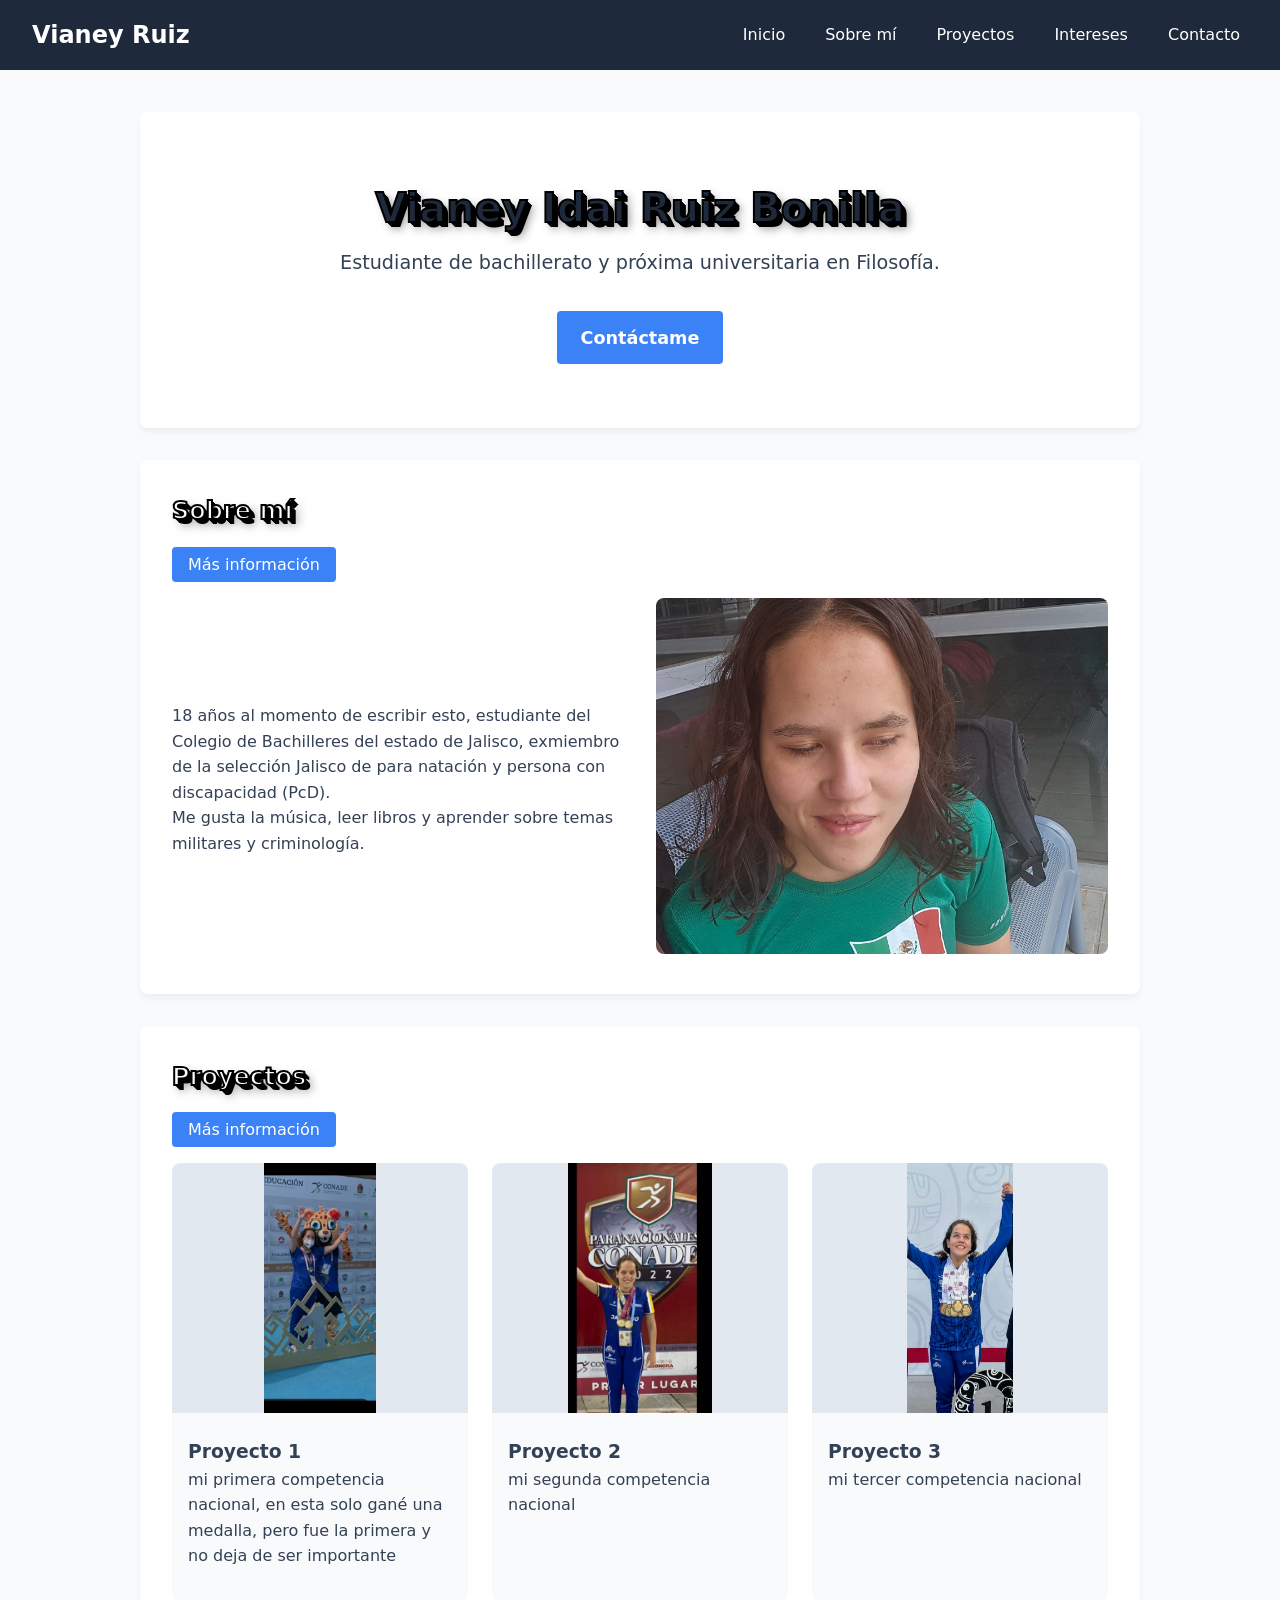
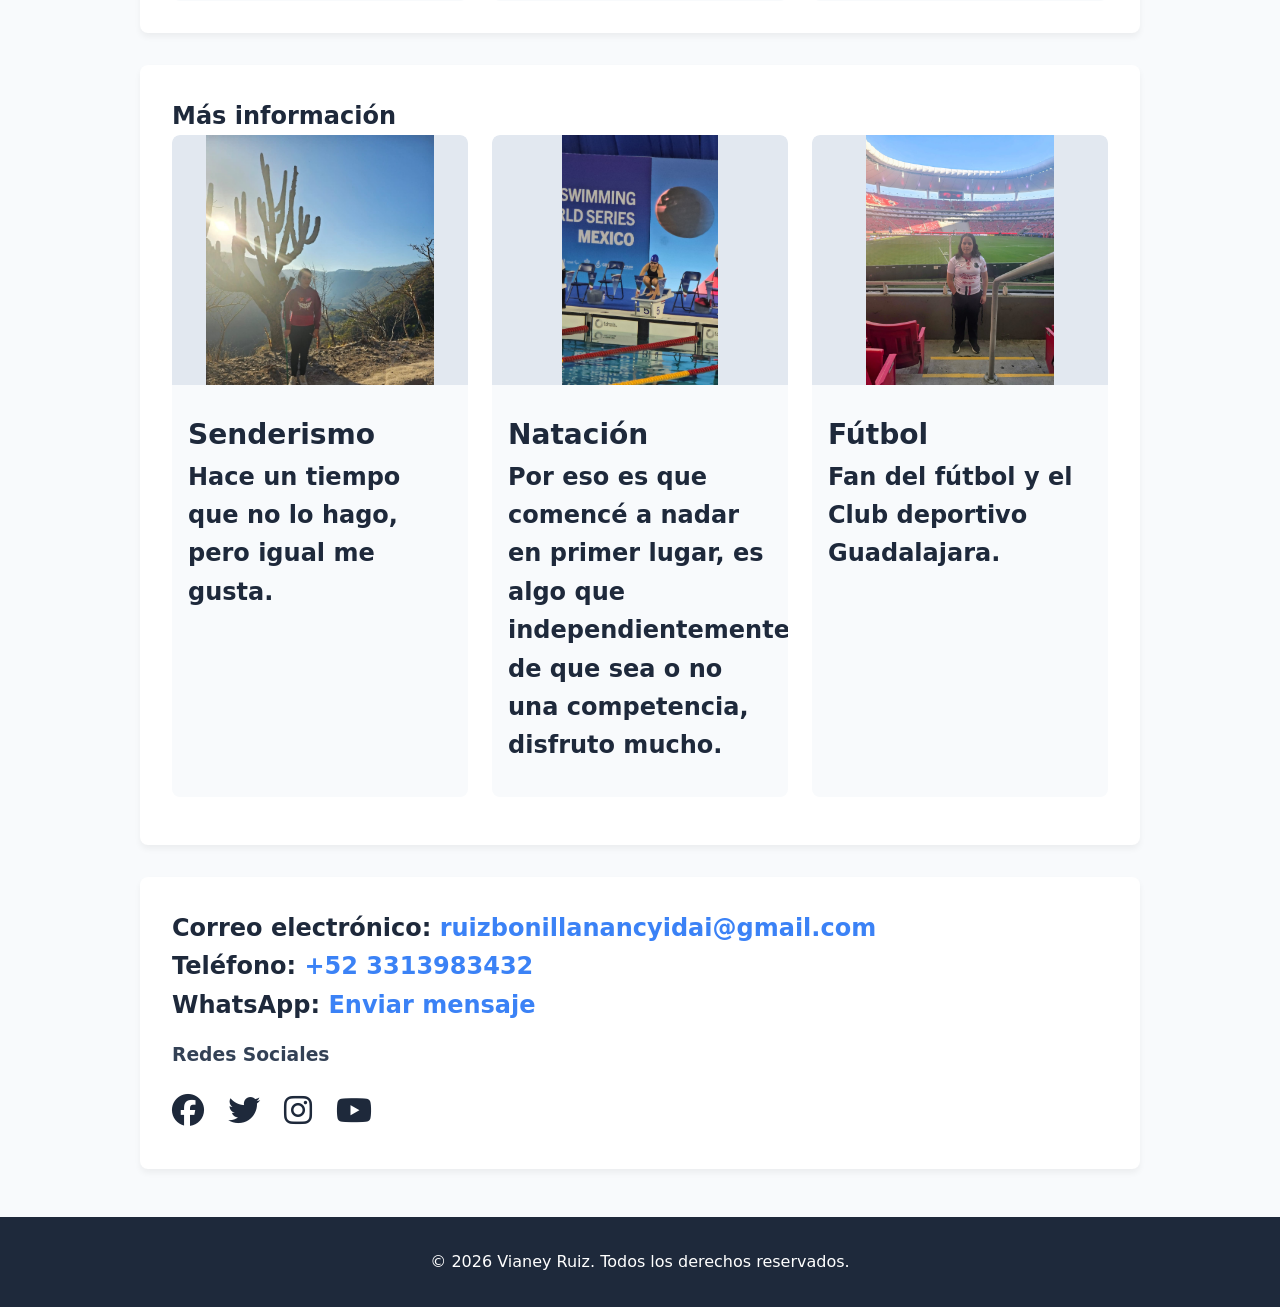
==== index.html @ 0c0ac4a4 "Update and rename ndex.html.html to index.html" ====
<!DOCTYPE html>
<html lang="es">
<head>
    <meta charset="UTF-8">
    <meta name="viewport" content="width=device-width, initial-scale=1.0">
    <title>Vianey Ruiz  </title>
    <!-- Enlace a la librería de íconos Font Awesome -->
    <link rel="stylesheet" href="https://cdnjs.cloudflare.com/ajax/libs/font-awesome/6.4.0/css/all.min.css">
    <link rel="stylesheet" href="style.css">
</head>
<body>

    <!-- Header y Navegación -->
    <header class="main-header">
        <div class="logo">Vianey Ruiz</div>
        <nav class="main-nav">
            <ul>
                <li><a href="#inicio">Inicio</a></li>
                <li><a href="#sobre-mi">Sobre mí</a></li>
                <li><a href="#proyectos">Proyectos</a></li>
                <li><a href="#intereses">Intereses</a></li>
                <li><a href="#contacto">Contacto</a></li>
            </ul>
        </nav>
    </header>

    <main>
        <!-- Sección Inicio -->
        <section id="inicio" class="hero-section">
            <div class="hero-content">
                <h1 class="texto-3d">Vianey Idai Ruiz Bonilla</h1>
                <p>Estudiante de bachillerato y próxima universitaria en Filosofía.</p>
                <a href="#contacto" class="btn-primary">Contáctame</a>
            </div>
        </section>
        <!-- Sección Sobre mí -->
        <section id="sobre-mi" class="section-container">
            <h2  class="texto-3d">Sobre mí</h2>
            <button class="toggle-btn" aria-expanded="false" aria-controls="content-sobre-mi">Más información</button>
            
            <div id="content-sobre-mi" class="content-hidden flex-container">
                <div class="text-half">
                    <p>18 años al momento de escribir esto, estudiante del Colegio de Bachilleres del estado de Jalisco, exmiembro de la selección Jalisco de para natación y persona con discapacidad (PcD).</p>
                    <p>Me gusta la música, leer libros y aprender sobre temas militares y criminología.</p>
                </div>
                <div class="image-half">
                    <img src="Imagen sobre mí.jpeg" alt="Fotografía de Vianey con una camisa de México">
                </div>
            </div>
        </section>

        <!-- Sección Proyectos -->
        <section id="proyectos" class="section-container">
            <h2  class="texto-3d">Proyectos</h2>
            <button class="toggle-btn" aria-expanded="false" aria-controls="content-proyectos">Más información</button>

            <div id="content-proyectos" class="content-hidden gallery-grid">
                <!-- Proyecto 1 -->
                <div class="card">
                    <div class="img-container">
                        <img src="Proyecto uno.jpeg" alt="Fotografía de Vianey en podio con una medalla colgada al cuello, a su lado una botarga de un jaguar">
                        <div class="title-overlay">Paranacionales conade 2021</div>
                    </div>
                    <div class="card-info">
                        <h3>Proyecto 1</h3>
                        <p class="desc-text">mi primera competencia nacional, en esta solo gané una medalla, pero fue la primera y no deja de ser importante</p>
                        <button class="toggle-btn-small">Ver más</button>
                    </div>
                </div>
                
                <!-- Proyecto 2 -->
                <div class="card">
                    <div class="img-container">
                        <img src="Proyecto dos.jpeg" alt="Vianey en podio, tras ella se puede ver el escudo de PARANACIONALES CONADE 2022">
                        <div class="title-overlay">Paranacionales conade 2022</div>
                    </div>
                    <div class="card-info">
                        <h3>Proyecto 2</h3>
                        <p class="desc-text">mi segunda competencia nacional</p>                        
                                            <button class="toggle-btn-small">Ver más</button>
                    </div>
                </div>

                <!-- Proyecto 3 -->
                <div class="card">
                    <div class="img-container">
                        <img src="Proyecto tres.jpeg" alt="Vianey en podio, sus brazos están levantados por encima de su cabeza en forma de "V", las manos tomadas o unidas con las de otra persona">
                        <div class="title-overlay">Paranacionales conade 2023</div>
                    </div>
                    <div class="card-info">
                        <h3>Proyecto 3</h3>
                        <p class="desc-text">mi tercer competencia nacional</p>
                        <button class="toggle-btn-small">Ver más</button>
                    </div>
                </div>
            </div>
        </section>

        <!-- Sección Intereses -->
        <section id="intereses" class="section-container">
            <h2 class="texto-3d>Mis intereses</h2>
            <button class="toggle-btn" aria-expanded="false" aria-controls="content-intereses">Más información</button>

            <div id="content-intereses" class="content-hidden gallery-grid">
                <!-- Pasatiempo 1 -->
                <div class="card">
                    <img src="Hobby uno.jpeg" alt="Fotografía de Vianey parada en un paisaje árido, al lado de ella un cactus">
                    <div class="card-info">
                        <h3>Senderismo</h3>
                        <p class="desc-text">Hace un tiempo que no lo hago, pero igual me gusta.</p>
                        <button class="toggle-btn-small">Ver más</button>
                    </div>
                </div>

                <!-- Pasatiempo 2 -->
                <div class="card">
                    <img src="Hobby dos.jpeg" alt="Vianey en el banquillo, en posición de salida">
                    <div class="card-info">
                        <h3>Natación</h3>
                        <p class="desc-text">Por eso es que comencé a nadar en primer lugar, es algo que independientemente de que sea o no una competencia, disfruto mucho.</p>
                        <button class="toggle-btn-small">Ver más</button>
                    </div>
                </div>

                <!-- Pasatiempo 3 -->
                <div class="card">
                    <img src="Hobby tres.jpeg" alt="Fotografía de Vianey parada frente a una barrera metálica, se ve un estadio de fútbol">
                    <div class="card-info">
                        <h3>Fútbol</h3>
                        <p class="desc-text">Fan del fútbol y el Club deportivo Guadalajara.</p>
                        <button class="toggle-btn-small">Ver más</button>
                    </div>
                </div>
            </div>
        </section>

        <!-- Sección Contacto -->
        <section id="contacto" class="section-container">
            <h2 class="texto-3d>Contacto</h2>
            <div class="contact-links">
                <p><strong>Correo electrónico:</strong> <a href="mailto:ruizbonillanancyidai@gmail.com">ruizbonillanancyidai@gmail.com</a></p>
                <p><strong>Teléfono:</strong> <a href="tel:+523313983432">+52 3313983432</a></p>
                <p><strong>WhatsApp:</strong> <a href="https://wa.me/+523313983432" target="_blank" rel="noopener noreferrer">Enviar mensaje</a></p>
                
                <h3>Redes Sociales</h3>
                <ul class="social-list">
                    <li><a href="https://www.facebook.com/profile.php?id=100072740932085" target="_blank" aria-label="Facebook"><i class="fab fa-facebook"></i></a></li>
                    <li><a href="https://x.com/crack17000" target="_blank" aria-label="Twitter"><i class="fab fa-twitter"></i></a></li>
                    <li><a href="https://www.instagram.com/vianey_fantasmaa/" target="_blank" aria-label="Instagram"><i class="fab fa-instagram"></i></a></li>
                    <li><a href="https://www.youtube.com/@rb-l7n" target="_blank" aria-label="YouTube"><i class="fab fa-youtube"></i></a></li>
                </ul>
            </div>
        </section>
    </main>

    <!-- Pie de página con derechos reservados -->
    <footer class="main-footer">
        <p>&copy; 2026 Vianey Ruiz. Todos los derechos reservados.</p>
    </footer>

    <script src="script.js"></script>
</body>
</html>
---- style.css ----
/* Variables de color dinámicas */
:root {
    --primary-color: #1e293b; /* Azul marino oscuro */
    --accent-color: #3b82f6; /* Azul vibrante */
    --bg-color: #f8fafc; /* Gris muy claro */
    --text-color: #334155;
    --white: #ffffff;
}

* {
    box-sizing: border-box;
    margin: 0;
    padding: 0;
    font-family: 'Segoe UI', system-ui, sans-serif;
}

body {
    background-color: var(--bg-color);
    color: var(--text-color);
    line-height: 1.6;
    padding-top: 80px; /* Espacio para el header fijo */
}

/* Header fijo */
.main-header {
    position: fixed;
    top: 0;
    left: 0;
    width: 100%;
    background-color: var(--primary-color);
    color: var(--white);
    display: flex;
    justify-content: space-between;
    align-items: center;
    padding: 1rem 2rem;
    z-index: 1000;
}

.main-header .logo {
    font-size: 1.5rem;
    font-weight: bold;
}

.main-nav ul {
    list-style: none;
    display: flex;
    gap: 1.5rem;
}

.main-nav a {
    color: var(--white);
    text-decoration: none;
    font-weight: 500;
    padding: 0.5rem;
}

.main-nav a:hover, .main-nav a:focus {
    color: var(--accent-color);
}

/* Secciones generales */
.section-container {
    max-width: 1000px;
    margin: 2rem auto;
    padding: 2rem;
    background-color: var(--white);
    border-radius: 8px;
    box-shadow: 0 4px 6px rgba(0,0,0,0.05);
}

h2 {
    color: var(--primary-color);
    margin-bottom: 1rem;
}

/* Botones */
button {
    background-color: var(--accent-color);
    color: var(--white);
    border: none;
    padding: 0.5rem 1rem;
    border-radius: 4px;
    cursor: pointer;
    font-size: 1rem;
    margin-bottom: 1rem;
}

button:hover, button:focus {
    background-color: #2563eb;
    outline: 2px solid var(--primary-color);
}

/* Ocultar contenido dinámicamente */
.content-hidden {
    display: none;
}

.content-visible {
    display: block;
}

/* Flex para la sección Sobre mí */
.flex-container {
    display: flex;
    gap: 2rem;
    align-items: center;
}

.text-half, .image-half {
    flex: 1;
}

.image-half img {
    width: 100%;
    border-radius: 8px;
}

/* Cuadrícula para Proyectos e Intereses */
.gallery-grid {
    display: grid;
    grid-template-columns: repeat(auto-fit, minmax(280px, 1fr));
    gap: 1.5rem;
}

.card {
    background: var(--bg-color);
    border-radius: 8px;
    overflow: hidden;
    padding-bottom: 1rem;
}

.card img {
    width: 100%;
    height: 250px; /* Aumentamos un poco la altura */
    object-fit: contain; /* Esto evita cualquier recorte */
    background-color: #e2e8f0; /* Fondo gris claro para los espacios vacíos */
    border-radius: 8px 8px 0 0;
}

.card-info {
    padding: 1rem;
}

/* Efecto Hover / Zoom en imágenes de proyectos */
.img-container {
    position: relative;
    overflow: hidden; /* Esto asegura que el zoom no se salga del borde */
}

.img-container img {
    transition: transform 0.4s ease;
}

.title-overlay {
    position: absolute;
    top: 50%;
    left: 50%;
    transform: translate(-50%, -50%);
    background-color: rgba(30, 41, 59, 0.85);
    color: white;
    padding: 0.5rem 1rem;
    font-weight: bold;
    border-radius: 4px;
    opacity: 0;
    transition: opacity 0.4s ease;
    text-align: center;
    width: 80%;
}

.img-container:hover img, .img-container:focus-within img {
    transform: scale(1.15); /* Este es el zoom */
}

.img-container:hover .title-overlay, .img-container:focus-within .title-overlay {
    opacity: 1;
}

/* Enlaces */
a {
    color: var(--accent-color);
    text-decoration: none;
}
a:hover, a:focus {
    text-decoration: underline;
}

/* Estilos para los íconos de Redes Sociales */
.social-list {
    list-style: none;
    display: flex;
    gap: 1.5rem;
    margin-top: 1rem;
}

.social-list a {
    font-size: 2rem; /* Tamaño de los íconos */
    color: var(--primary-color);
    transition: color 0.3s ease;
}

.social-list a:hover, .social-list a:focus {
    color: var(--accent-color);
}

/* Estilos para el Footer (Derechos reservados) */
.main-footer {
    text-align: center;
    padding: 2rem;
    background-color: var(--primary-color);
    color: var(--white);
    margin-top: 3rem;
}

/* Responsive (Celulares) */
@media (max-width: 768px) {
    .main-header {
        flex-direction: column;
        padding: 1rem;
    }
    
    .main-nav ul {
        flex-direction: column;
        align-items: center;
        gap: 0.5rem;
        margin-top: 1rem;
    }

    body {
        padding-top: 140px;
    }

    .flex-container {
        flex-direction: column;
    }

    /* Ocultar textos en móvil y mostrar botón Ver más */
    .desc-text {
        display: none;
    }
    
    .desc-text.show {
        display: block;
        margin-bottom: 1rem;
    }
}

/* En pantallas grandes ocultamos el botoncito de 'ver más' de las tarjetas para que el texto siempre se vea */
@media (min-width: 769px) {
    .toggle-btn-small {
        display: none;
    }
}    /* Estilos para la sección Inicio (Hero) */
.hero-section {
    text-align: center;
    padding: 4rem 2rem;
    background-color: var(--white);
    border-radius: 8px;
    box-shadow: 0 4px 6px rgba(0,0,0,0.05);
    max-width: 1000px;
    margin: 2rem auto;
}

.hero-section h1 {
    color: var(--primary-color);
    font-size: 2.5rem;
    margin-bottom: 0.5rem;
}

.hero-section p {
    font-size: 1.2rem;
    color: var(--text-color);
    margin-bottom: 2rem;
}

/* Estilo para el botón de Contáctame */
.btn-primary {
    display: inline-block;
    background-color: var(--accent-color);
    color: var(--white);
    padding: 0.8rem 1.5rem;
    border-radius: 4px;
    font-weight: bold;
    font-size: 1.1rem;
    transition: background-color 0.3s ease;
}

.btn-primary:hover, .btn-primary:focus {
    background-color: #2563eb;
    text-decoration: none;
    outline: 2px solid var(--primary-color);}
    .texto-3d {
    color: var(--white); /* 1. El color de relleno de la letra (Blanco) */
    
    /* 2. El borde de la letra (Negro de 2 pixeles) */
    -webkit-text-stroke: 2px #000000; 
    
    /* 3. La magia del 3D: múltiples sombras apiladas */
    text-shadow: 
        1px 1px 0 #000000,
        2px 2px 0 #000000,
        3px 3px 0 #000000,
        4px 4px 0 #000000,
        5px 5px 0 #000000,
        6px 6px 10px rgba(0, 0, 0, 0.5); /* Sombra difuminada al final para más realismo */
}
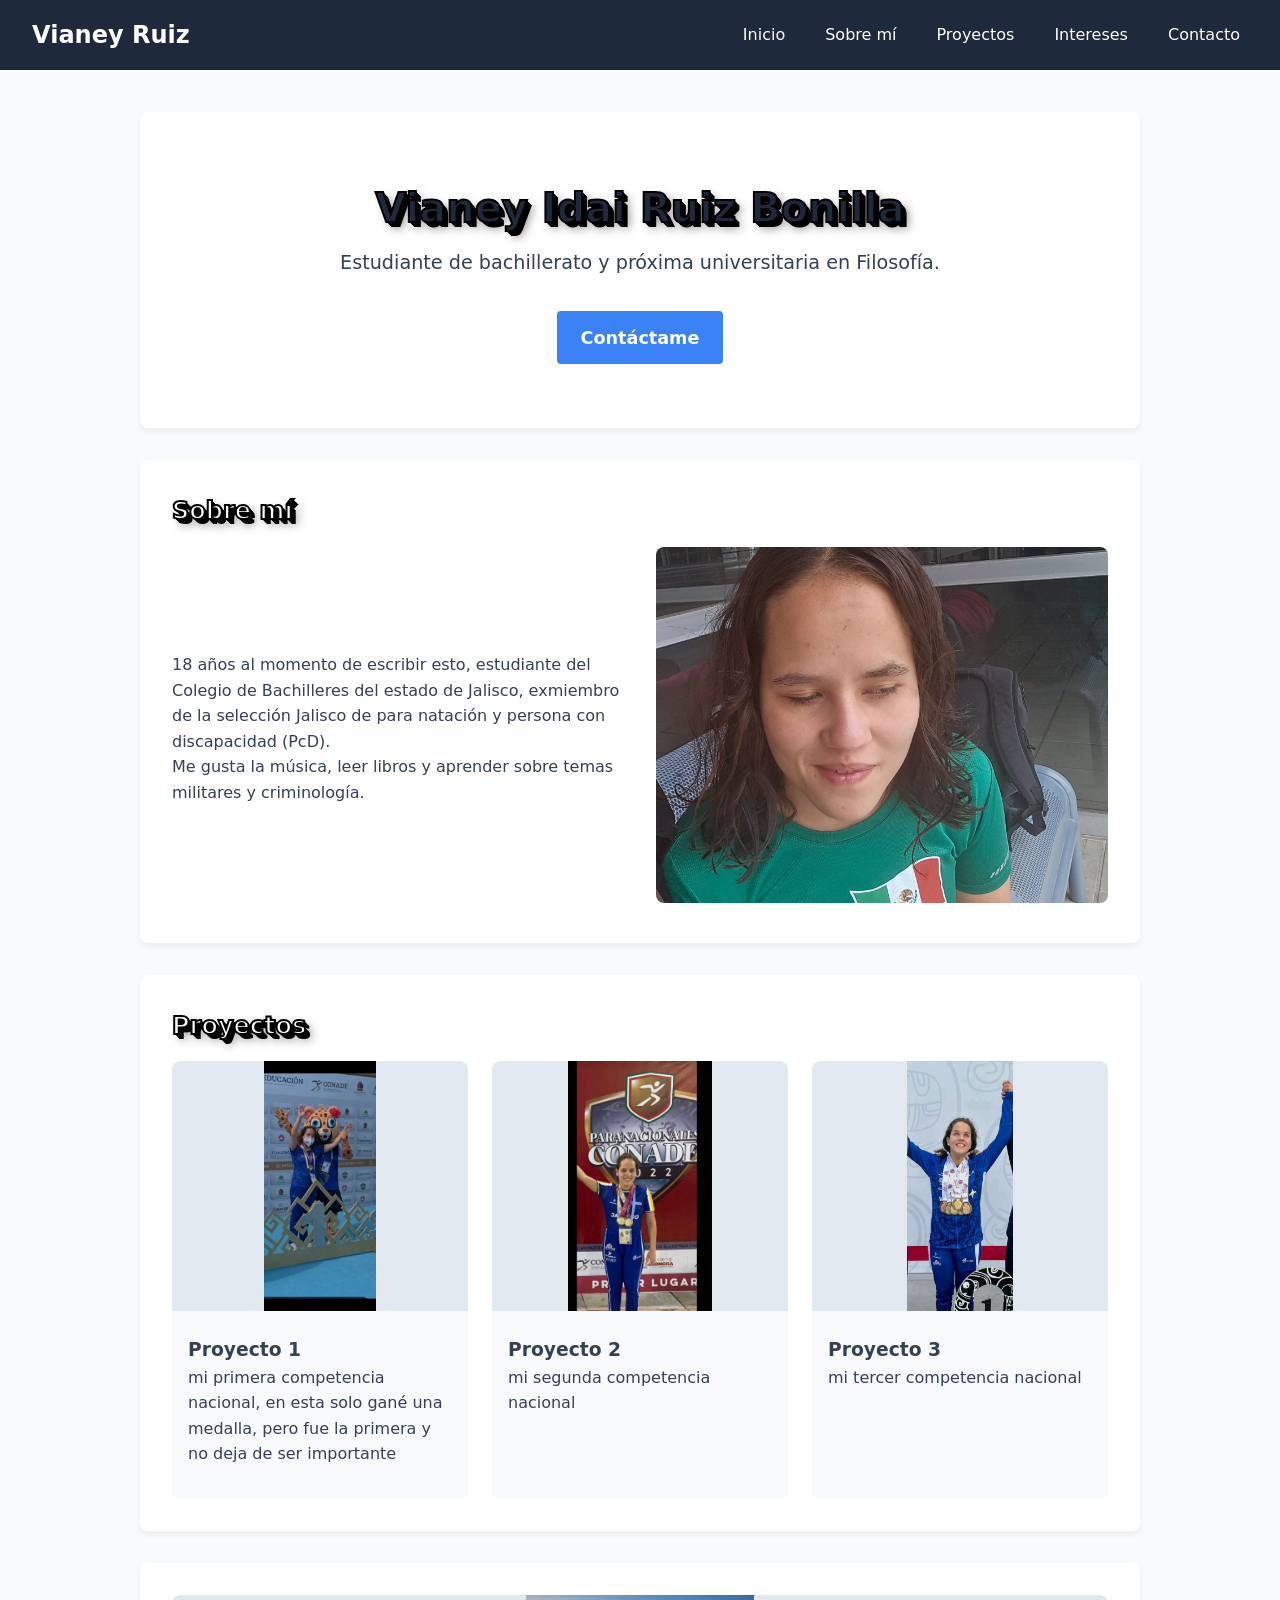
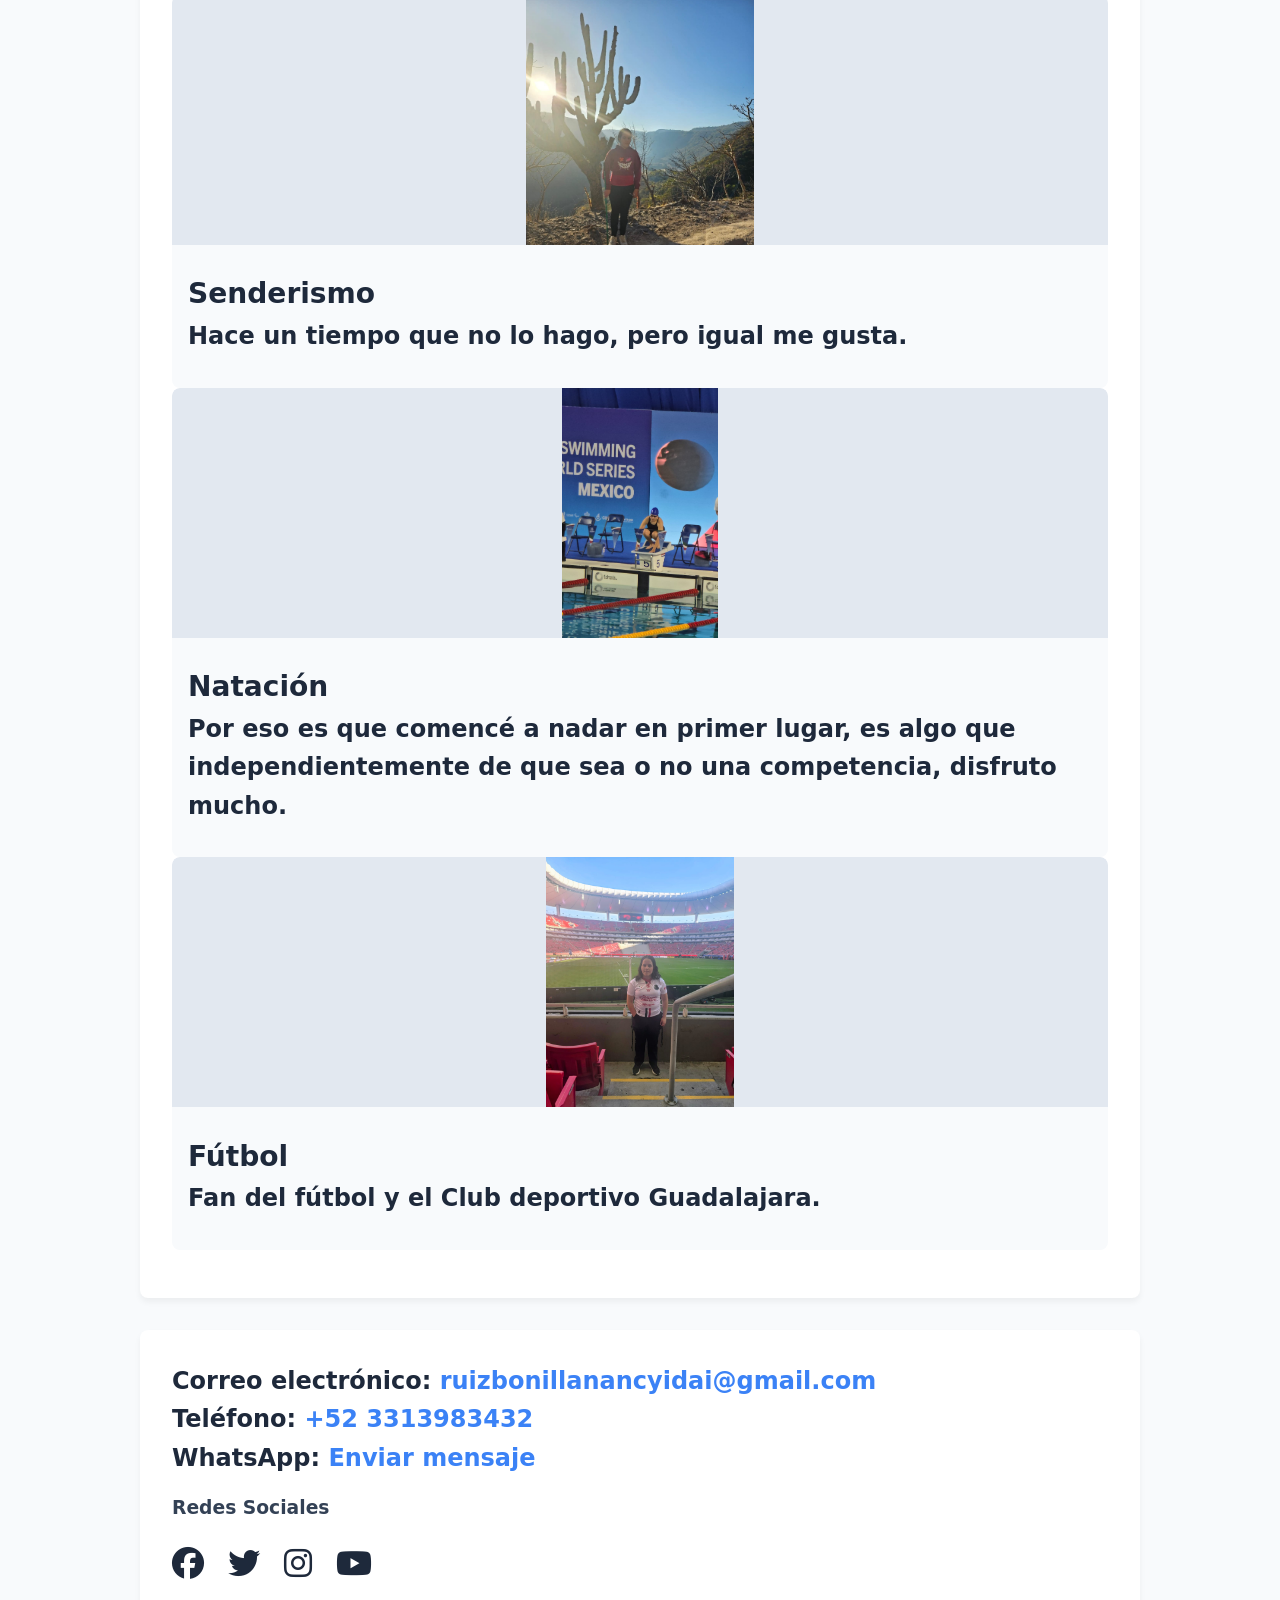
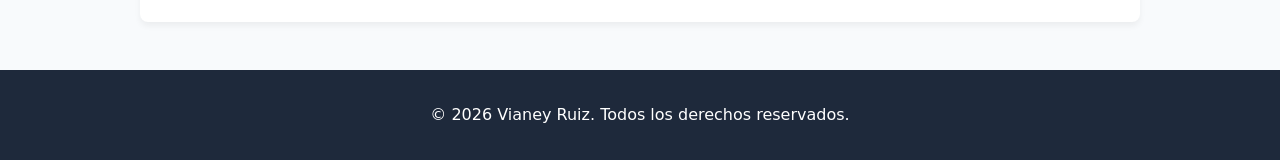
==== commit f9e464fd: "Update index.html" ====
--- a/index.html
+++ b/index.html
@@ -36,9 +36,9 @@
         <!-- Sección Sobre mí -->
         <section id="sobre-mi" class="section-container">
             <h2  class="texto-3d">Sobre mí</h2>
-            <button class="toggle-btn" aria-expanded="false" aria-controls="content-sobre-mi">Más información</button>
             
-            <div id="content-sobre-mi" class="content-hidden flex-container">
+            
+            <div id="content-sobre-mi" class="flex-container">
                 <div class="text-half">
                     <p>18 años al momento de escribir esto, estudiante del Colegio de Bachilleres del estado de Jalisco, exmiembro de la selección Jalisco de para natación y persona con discapacidad (PcD).</p>
                     <p>Me gusta la música, leer libros y aprender sobre temas militares y criminología.</p>
@@ -52,9 +52,9 @@
         <!-- Sección Proyectos -->
         <section id="proyectos" class="section-container">
             <h2  class="texto-3d">Proyectos</h2>
-            <button class="toggle-btn" aria-expanded="false" aria-controls="content-proyectos">Más información</button>
+            
 
-            <div id="content-proyectos" class="content-hidden gallery-grid">
+            <div id="content-proyectos" class="gallery-grid">
                 <!-- Proyecto 1 -->
                 <div class="card">
                     <div class="img-container">
@@ -84,7 +84,7 @@
                 <!-- Proyecto 3 -->
                 <div class="card">
                     <div class="img-container">
-                        <img src="Proyecto tres.jpeg" alt="Vianey en podio, sus brazos están levantados por encima de su cabeza en forma de "V", las manos tomadas o unidas con las de otra persona">
+                        <img src="Proyecto tres.jpeg" alt="Vianey en podio, sus brazos están levantados por encima de su cabeza en forma de V, las manos tomadas o unidas con las de otra persona">
                         <div class="title-overlay">Paranacionales conade 2023</div>
                     </div>
                     <div class="card-info">
@@ -99,9 +99,9 @@
         <!-- Sección Intereses -->
         <section id="intereses" class="section-container">
             <h2 class="texto-3d>Mis intereses</h2>
-            <button class="toggle-btn" aria-expanded="false" aria-controls="content-intereses">Más información</button>
+            
 
-            <div id="content-intereses" class="content-hidden gallery-grid">
+            <div id="content-intereses" class="gallery-grid">
                 <!-- Pasatiempo 1 -->
                 <div class="card">
                     <img src="Hobby uno.jpeg" alt="Fotografía de Vianey parada en un paisaje árido, al lado de ella un cactus">
@@ -158,6 +158,6 @@
         <p>&copy; 2026 Vianey Ruiz. Todos los derechos reservados.</p>
     </footer>
 
-    <script src="script.js"></script>
+   <script src="script.js"></script>
 </body>
 </html>
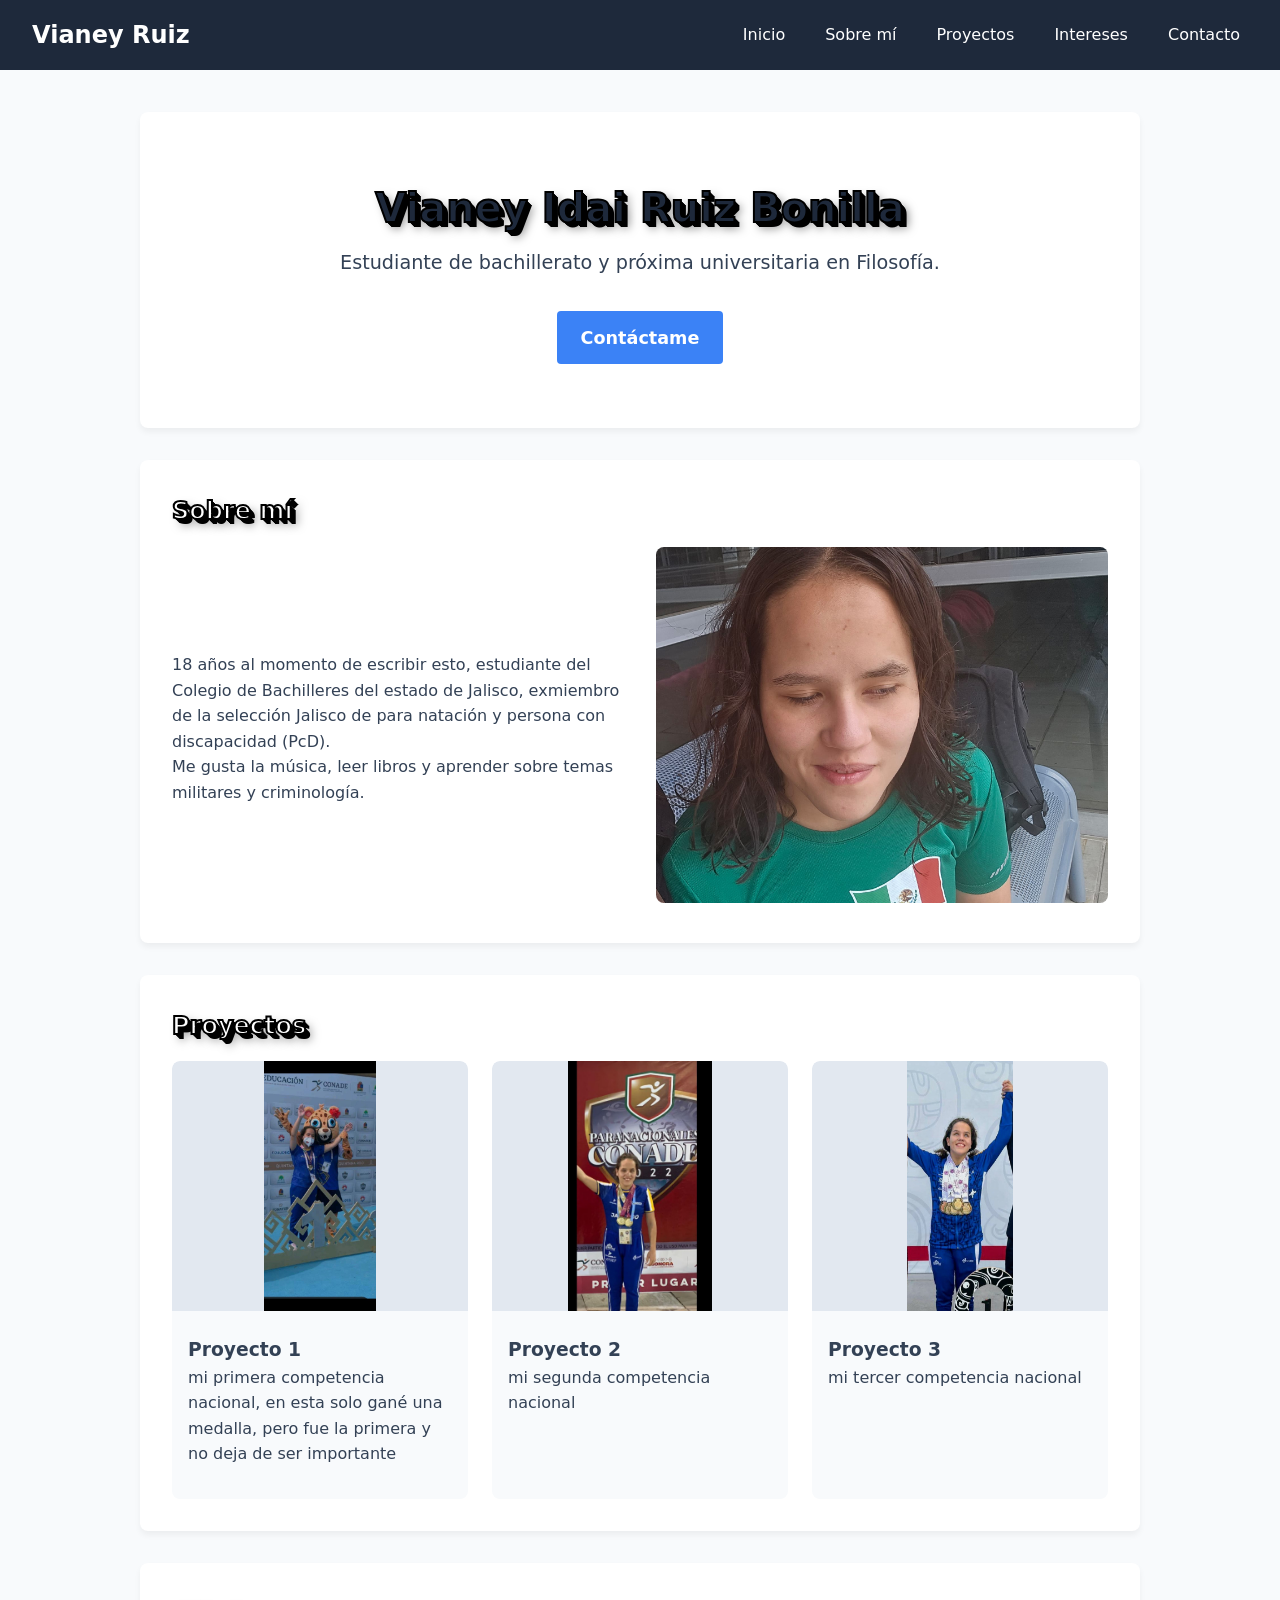
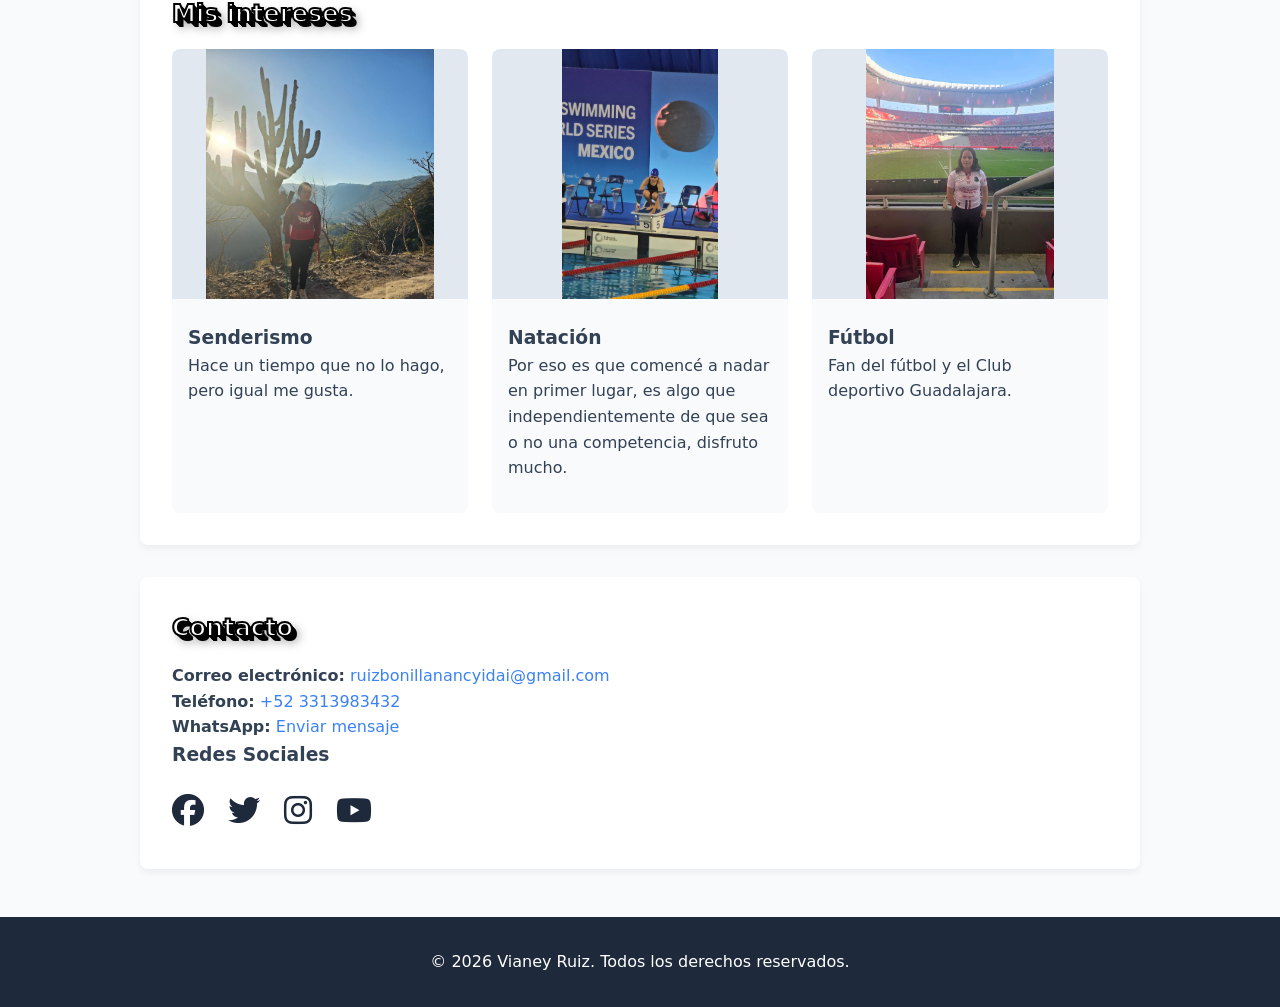
==== commit 11e69545: "Update index.html" ====
--- a/index.html
+++ b/index.html
@@ -36,8 +36,7 @@
         <!-- Sección Sobre mí -->
         <section id="sobre-mi" class="section-container">
             <h2  class="texto-3d">Sobre mí</h2>
-            
-            
+                
             <div id="content-sobre-mi" class="flex-container">
                 <div class="text-half">
                     <p>18 años al momento de escribir esto, estudiante del Colegio de Bachilleres del estado de Jalisco, exmiembro de la selección Jalisco de para natación y persona con discapacidad (PcD).</p>
@@ -52,9 +51,7 @@
         <!-- Sección Proyectos -->
         <section id="proyectos" class="section-container">
             <h2  class="texto-3d">Proyectos</h2>
-            
-
-            <div id="content-proyectos" class="gallery-grid">
+                       <div id="content-proyectos" class="gallery-grid">
                 <!-- Proyecto 1 -->
                 <div class="card">
                     <div class="img-container">
@@ -97,11 +94,9 @@
         </section>
 
         <!-- Sección Intereses -->
-        <section id="intereses" class="section-container">
-            <h2 class="texto-3d>Mis intereses</h2>
-            
-
-            <div id="content-intereses" class="gallery-grid">
+        <section id="intereses" class="section-container">       
+                <h2 class="texto-3d">Mis intereses</h2>                
+           <div id="content-intereses" class="gallery-grid">
                 <!-- Pasatiempo 1 -->
                 <div class="card">
                     <img src="Hobby uno.jpeg" alt="Fotografía de Vianey parada en un paisaje árido, al lado de ella un cactus">
@@ -136,7 +131,7 @@
 
         <!-- Sección Contacto -->
         <section id="contacto" class="section-container">
-            <h2 class="texto-3d>Contacto</h2>
+            <h2 class="texto-3d">Contacto</h2>
             <div class="contact-links">
                 <p><strong>Correo electrónico:</strong> <a href="mailto:ruizbonillanancyidai@gmail.com">ruizbonillanancyidai@gmail.com</a></p>
                 <p><strong>Teléfono:</strong> <a href="tel:+523313983432">+52 3313983432</a></p>
